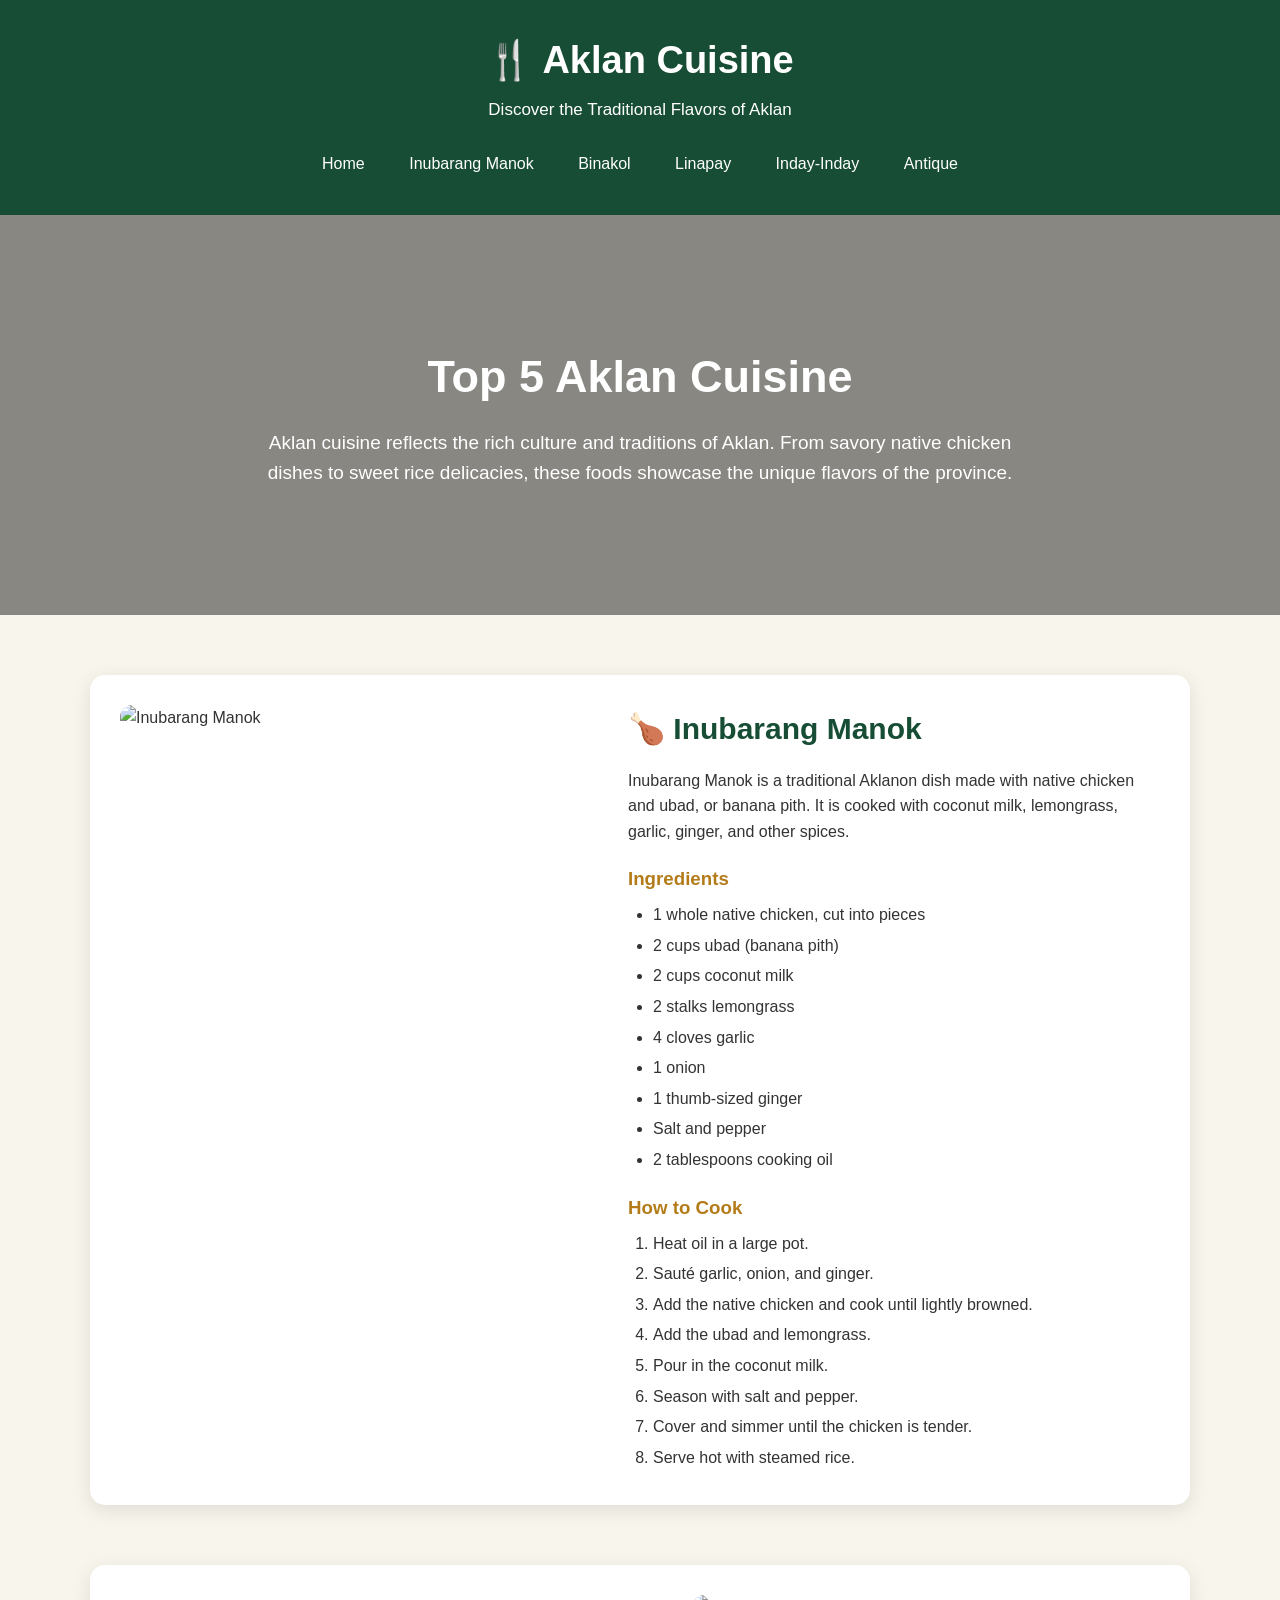
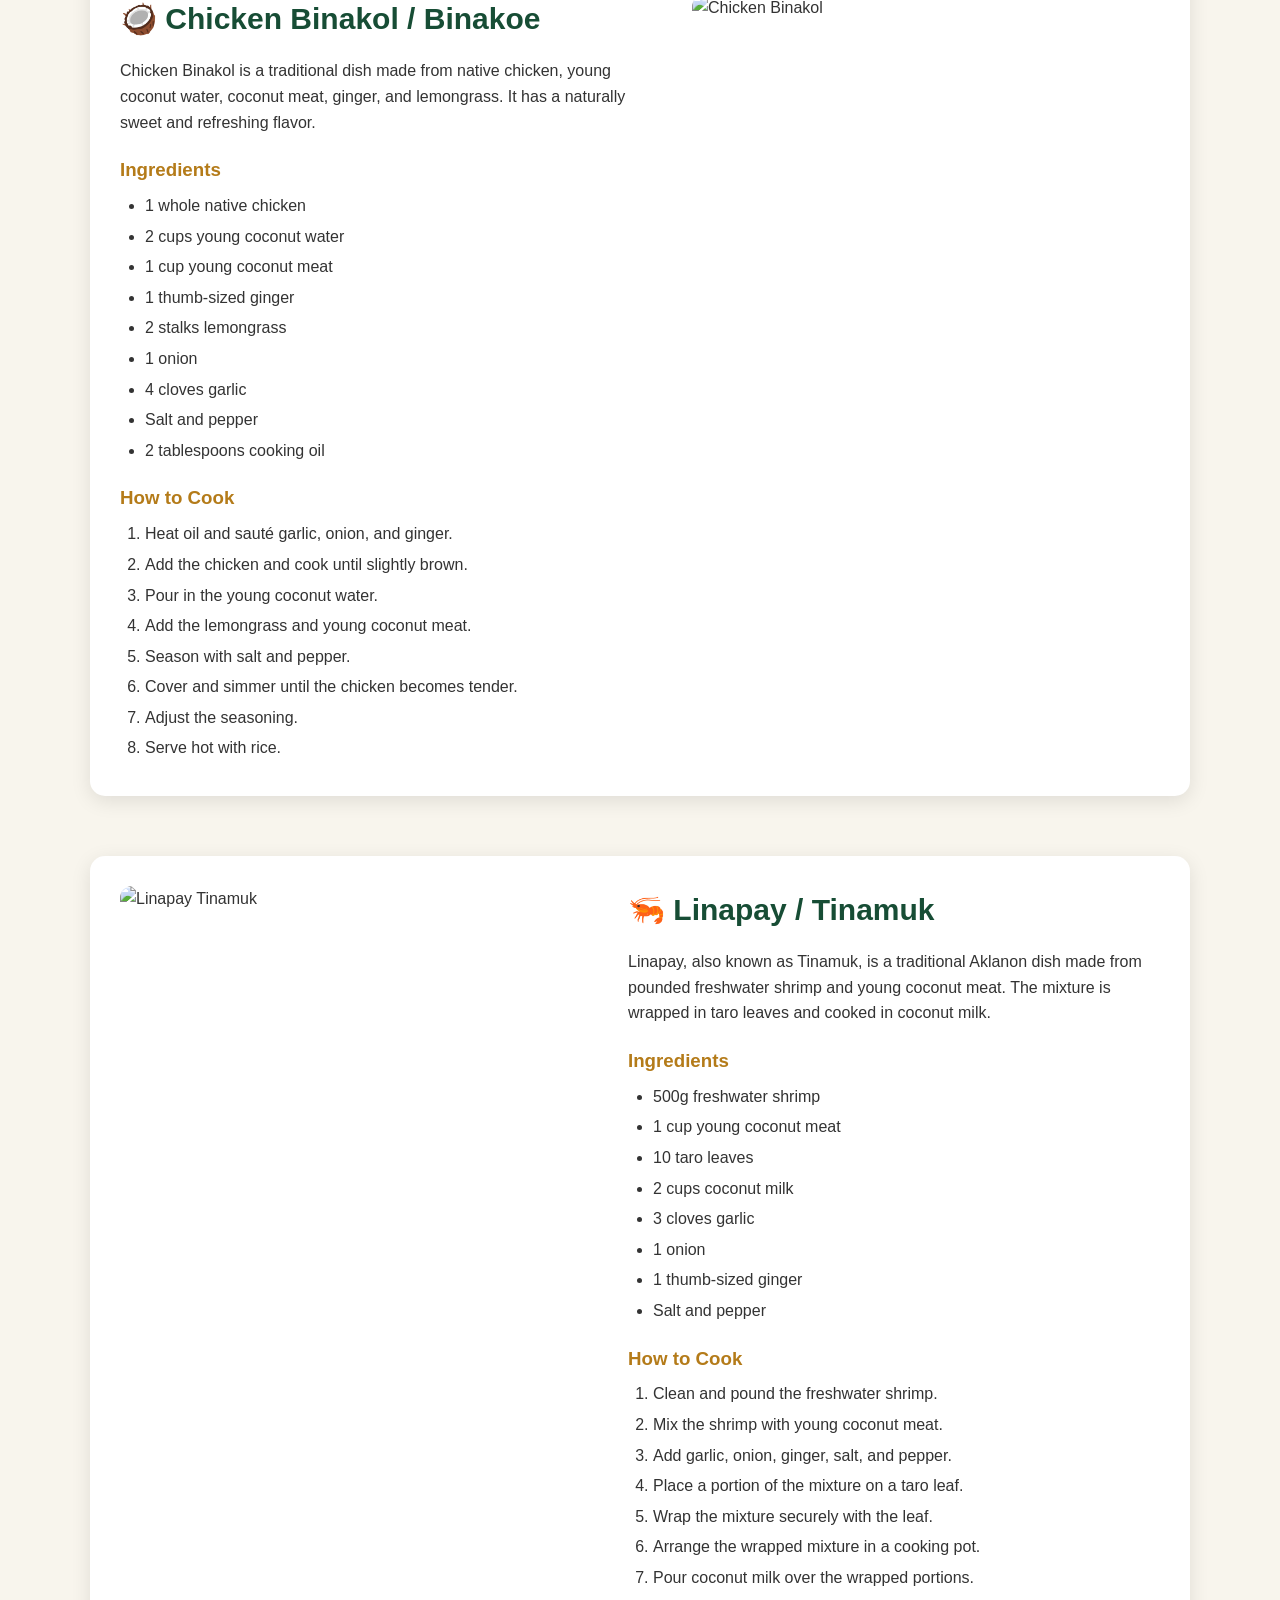
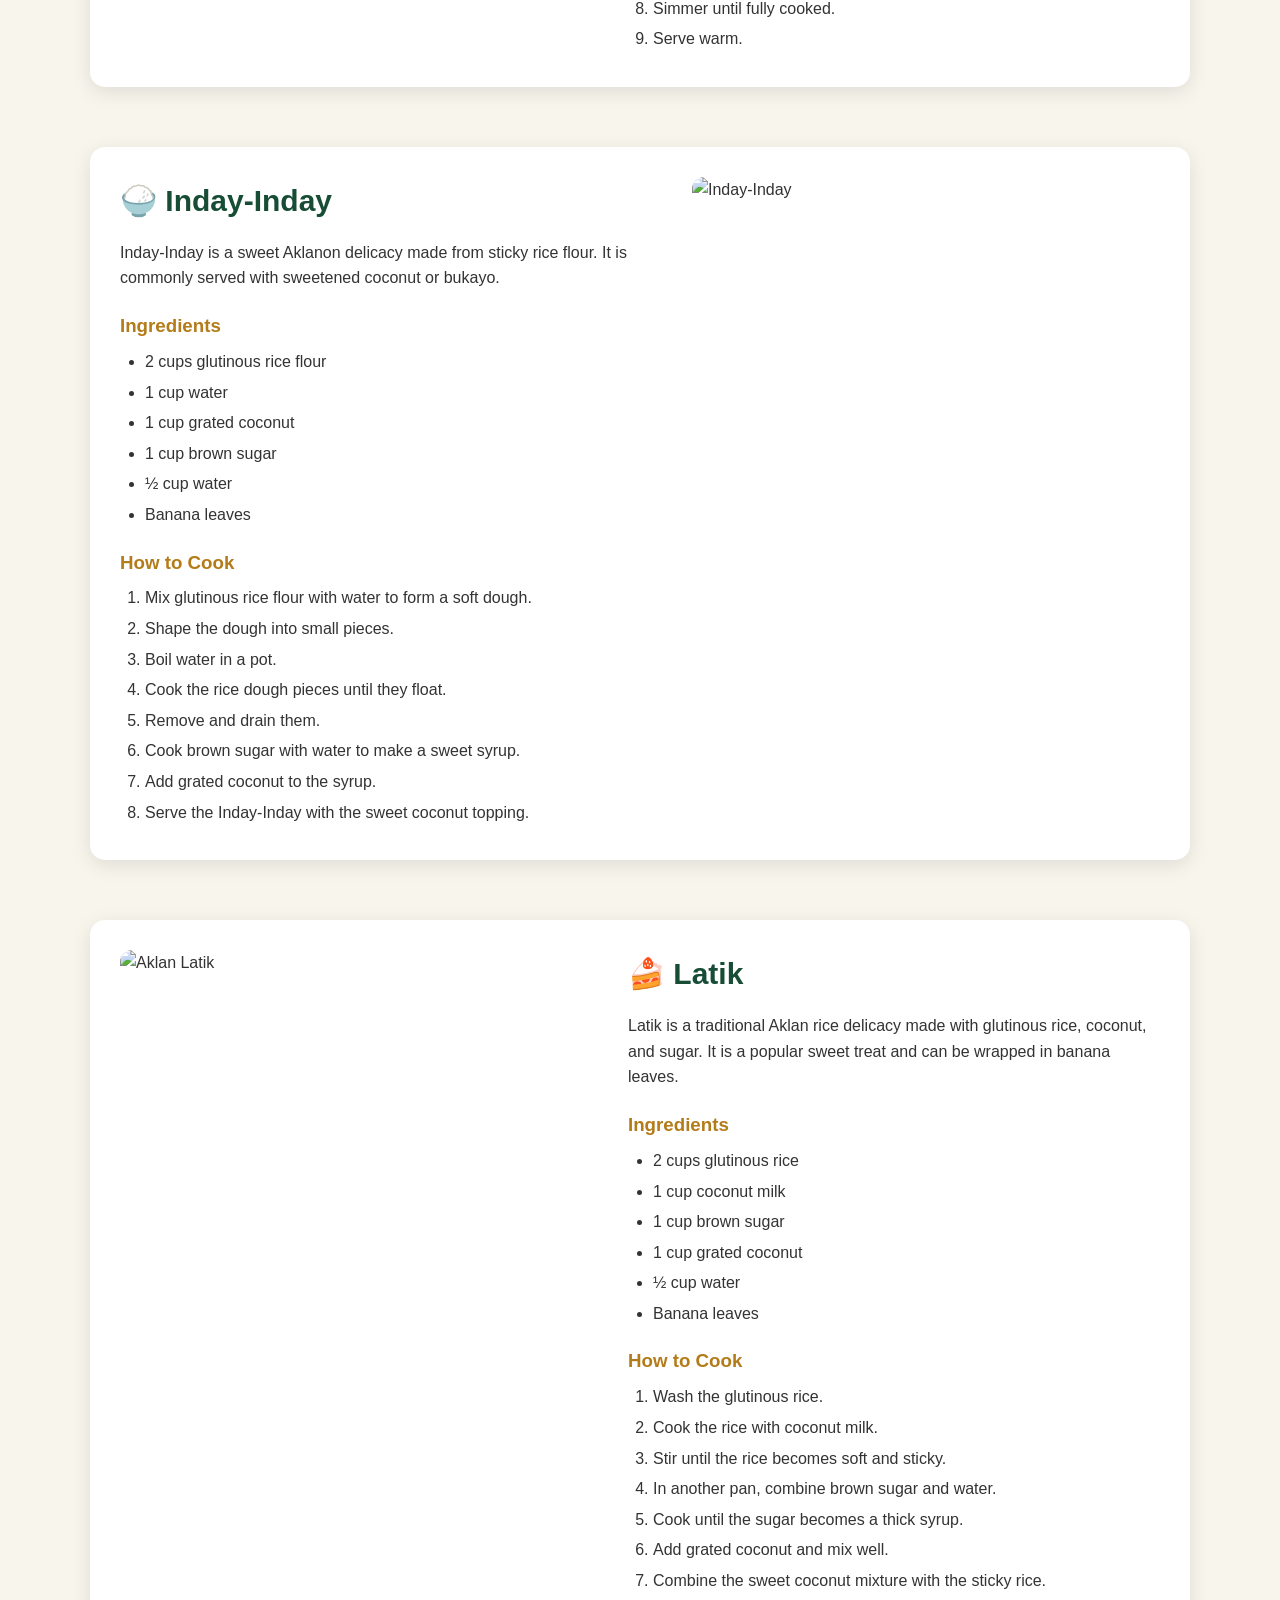
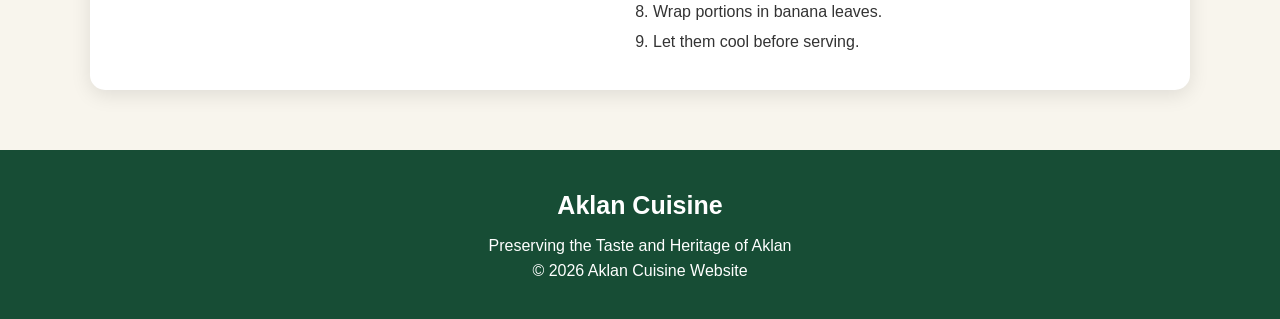
==== aklan.html @ db5ebb96 "first commit" ====
<!DOCTYPE html>
<html lang="en">
<head>
    <meta charset="UTF-8">
    <meta name="viewport" content="width=device-width, initial-scale=1.0">
    <title>Aklan Cuisine - Top 5</title>
    <link rel="stylesheet" href="aklan.css">
</head>

<body>

<header>
    <h1>🍴 Aklan Cuisine</h1>
    <p>Discover the Traditional Flavors of Aklan</p>

    <nav>
        <a href="index.html">Home</a>
        <a href="#inubarang">Inubarang Manok</a>
        <a href="#binakol">Binakol</a>
        <a href="#linapay">Linapay</a>
        <a href="#inday">Inday-Inday</a>
        <a href="antique.html">Antique</a>
    </nav>
</header>

<section id="home" class="hero">
    <div>
        <h2>Top 5 Aklan Cuisine</h2>
        <p>
            Aklan cuisine reflects the rich culture and traditions of Aklan.
            From savory native chicken dishes to sweet rice delicacies,
            these foods showcase the unique flavors of the province.
        </p>
    </div>
</section>


<!-- INUBARANG MANOK -->
<section id="inubarang" class="food">
    <img src="images/inubarang-manok.jpg" alt="Inubarang Manok">

    <div class="food-content">
        <h2>🍗 Inubarang Manok</h2>

        <p>
            Inubarang Manok is a traditional Aklanon dish made with native
            chicken and ubad, or banana pith. It is cooked with coconut milk,
            lemongrass, garlic, ginger, and other spices.
        </p>

        <h3>Ingredients</h3>
        <ul>
            <li>1 whole native chicken, cut into pieces</li>
            <li>2 cups ubad (banana pith)</li>
            <li>2 cups coconut milk</li>
            <li>2 stalks lemongrass</li>
            <li>4 cloves garlic</li>
            <li>1 onion</li>
            <li>1 thumb-sized ginger</li>
            <li>Salt and pepper</li>
            <li>2 tablespoons cooking oil</li>
        </ul>

        <h3>How to Cook</h3>
        <ol>
            <li>Heat oil in a large pot.</li>
            <li>Sauté garlic, onion, and ginger.</li>
            <li>Add the native chicken and cook until lightly browned.</li>
            <li>Add the ubad and lemongrass.</li>
            <li>Pour in the coconut milk.</li>
            <li>Season with salt and pepper.</li>
            <li>Cover and simmer until the chicken is tender.</li>
            <li>Serve hot with steamed rice.</li>
        </ol>
    </div>
</section>


<!-- BINAKOL -->
<section id="binakol" class="food reverse">
    <img src="images/chicken-binakol.jpg" alt="Chicken Binakol">

    <div class="food-content">
        <h2>🥥 Chicken Binakol / Binakoe</h2>

        <p>
            Chicken Binakol is a traditional dish made from native chicken,
            young coconut water, coconut meat, ginger, and lemongrass.
            It has a naturally sweet and refreshing flavor.
        </p>

        <h3>Ingredients</h3>
        <ul>
            <li>1 whole native chicken</li>
            <li>2 cups young coconut water</li>
            <li>1 cup young coconut meat</li>
            <li>1 thumb-sized ginger</li>
            <li>2 stalks lemongrass</li>
            <li>1 onion</li>
            <li>4 cloves garlic</li>
            <li>Salt and pepper</li>
            <li>2 tablespoons cooking oil</li>
        </ul>

        <h3>How to Cook</h3>
        <ol>
            <li>Heat oil and sauté garlic, onion, and ginger.</li>
            <li>Add the chicken and cook until slightly brown.</li>
            <li>Pour in the young coconut water.</li>
            <li>Add the lemongrass and young coconut meat.</li>
            <li>Season with salt and pepper.</li>
            <li>Cover and simmer until the chicken becomes tender.</li>
            <li>Adjust the seasoning.</li>
            <li>Serve hot with rice.</li>
        </ol>
    </div>
</section>


<!-- LINAPAY -->
<section id="linapay" class="food">
    <img src="images/linapay.jpg" alt="Linapay Tinamuk">

    <div class="food-content">
        <h2>🦐 Linapay / Tinamuk</h2>

        <p>
            Linapay, also known as Tinamuk, is a traditional Aklanon dish
            made from pounded freshwater shrimp and young coconut meat.
            The mixture is wrapped in taro leaves and cooked in coconut milk.
        </p>

        <h3>Ingredients</h3>
        <ul>
            <li>500g freshwater shrimp</li>
            <li>1 cup young coconut meat</li>
            <li>10 taro leaves</li>
            <li>2 cups coconut milk</li>
            <li>3 cloves garlic</li>
            <li>1 onion</li>
            <li>1 thumb-sized ginger</li>
            <li>Salt and pepper</li>
        </ul>

        <h3>How to Cook</h3>
        <ol>
            <li>Clean and pound the freshwater shrimp.</li>
            <li>Mix the shrimp with young coconut meat.</li>
            <li>Add garlic, onion, ginger, salt, and pepper.</li>
            <li>Place a portion of the mixture on a taro leaf.</li>
            <li>Wrap the mixture securely with the leaf.</li>
            <li>Arrange the wrapped mixture in a cooking pot.</li>
            <li>Pour coconut milk over the wrapped portions.</li>
            <li>Simmer until fully cooked.</li>
            <li>Serve warm.</li>
        </ol>
    </div>
</section>


<!-- INDAY-INDAY -->
<section id="inday" class="food reverse">
    <img src="images/inday-inday.jpg" alt="Inday-Inday">

    <div class="food-content">
        <h2>🍚 Inday-Inday</h2>

        <p>
            Inday-Inday is a sweet Aklanon delicacy made from sticky rice
            flour. It is commonly served with sweetened coconut or bukayo.
        </p>

        <h3>Ingredients</h3>
        <ul>
            <li>2 cups glutinous rice flour</li>
            <li>1 cup water</li>
            <li>1 cup grated coconut</li>
            <li>1 cup brown sugar</li>
            <li>½ cup water</li>
            <li>Banana leaves</li>
        </ul>

        <h3>How to Cook</h3>
        <ol>
            <li>Mix glutinous rice flour with water to form a soft dough.</li>
            <li>Shape the dough into small pieces.</li>
            <li>Boil water in a pot.</li>
            <li>Cook the rice dough pieces until they float.</li>
            <li>Remove and drain them.</li>
            <li>Cook brown sugar with water to make a sweet syrup.</li>
            <li>Add grated coconut to the syrup.</li>
            <li>Serve the Inday-Inday with the sweet coconut topping.</li>
        </ol>
    </div>
</section>


<!-- LATIK -->
<section id="latik" class="food">
    <img src="images/latik.jpg" alt="Aklan Latik">

    <div class="food-content">
        <h2>🍰 Latik</h2>

        <p>
            Latik is a traditional Aklan rice delicacy made with glutinous
            rice, coconut, and sugar. It is a popular sweet treat and can
            be wrapped in banana leaves.
        </p>

        <h3>Ingredients</h3>
        <ul>
            <li>2 cups glutinous rice</li>
            <li>1 cup coconut milk</li>
            <li>1 cup brown sugar</li>
            <li>1 cup grated coconut</li>
            <li>½ cup water</li>
            <li>Banana leaves</li>
        </ul>

        <h3>How to Cook</h3>
        <ol>
            <li>Wash the glutinous rice.</li>
            <li>Cook the rice with coconut milk.</li>
            <li>Stir until the rice becomes soft and sticky.</li>
            <li>In another pan, combine brown sugar and water.</li>
            <li>Cook until the sugar becomes a thick syrup.</li>
            <li>Add grated coconut and mix well.</li>
            <li>Combine the sweet coconut mixture with the sticky rice.</li>
            <li>Wrap portions in banana leaves.</li>
            <li>Let them cool before serving.</li>
        </ol>
    </div>
</section>


<footer>
    <h3>Aklan Cuisine</h3>
    
    <p>Preserving the Taste and Heritage of Aklan</p>
    <p>© 2026 Aklan Cuisine Website</p>
</footer>

</body>
</html>
---- aklan.css ----
* {
    margin: 0;
    padding: 0;
    box-sizing: border-box;
    scroll-behavior: smooth;
}

body {
    font-family: Arial, sans-serif;
    background: #f8f5ed;
    color: #333;
    line-height: 1.6;
}

/* HEADER */
header {
    background: #174d35;
    color: white;
    text-align: center;
    padding: 30px 20px;
}

header h1 {
    font-size: 38px;
    margin-bottom: 5px;
}

header p {
    font-size: 17px;
}

/* NAVIGATION */
nav {
    margin-top: 20px;
}

nav a {
    color: white;
    text-decoration: none;
    margin: 0 8px;
    padding: 8px 12px;
    display: inline-block;
    border-radius: 5px;
}

nav a:hover {
    background: #d6a84f;
    color: #222;
}

/* HERO */
.hero {
    min-height: 400px;
    display: flex;
    justify-content: center;
    align-items: center;
    text-align: center;
    padding: 40px 20px;
    background:
        linear-gradient(rgba(0,0,0,.45), rgba(0,0,0,.45)),
        url("images/aklan-food.jpg") center/cover;
}

.hero div {
    max-width: 750px;
    color: white;
}

.hero h2 {
    font-size: 45px;
    margin-bottom: 15px;
}

.hero p {
    font-size: 19px;
}

/* FOOD SECTIONS */
.food {
    max-width: 1100px;
    margin: 60px auto;
    padding: 30px;
    display: flex;
    gap: 40px;
    align-items: flex-start;
    background: white;
    border-radius: 15px;
    box-shadow: 0 5px 20px rgba(0,0,0,.1);
}

.food.reverse {
    flex-direction: row-reverse;
}

.food img {
    width: 45%;
    height: 350px;
    object-fit: cover;
    border-radius: 12px;
}

.food-content {
    flex: 1;
}

.food-content h2 {
    color: #174d35;
    font-size: 30px;
    margin-bottom: 15px;
}

.food-content h3 {
    color: #b47b19;
    margin-top: 20px;
    margin-bottom: 8px;
}

.food-content ul,
.food-content ol {
    padding-left: 25px;
}

.food-content li {
    margin-bottom: 5px;
}

/* FOOTER */
footer {
    background: #174d35;
    color: white;
    text-align: center;
    padding: 35px 20px;
    margin-top: 50px;
}

footer h3 {
    font-size: 25px;
    margin-bottom: 8px;
}

/* MOBILE */
@media (max-width: 768px) {

    header h1 {
        font-size: 30px;
    }

    nav a {
        display: block;
        margin: 5px;
    }

    .hero h2 {
        font-size: 32px;
    }

    .food,
    .food.reverse {
        margin: 30px 15px;
        padding: 20px;
        display: block;
    }

    .food img {
        width: 100%;
        height: 250px;
        margin-bottom: 20px;
    }

    .food-content h2 {
        font-size: 25px;
    }
}
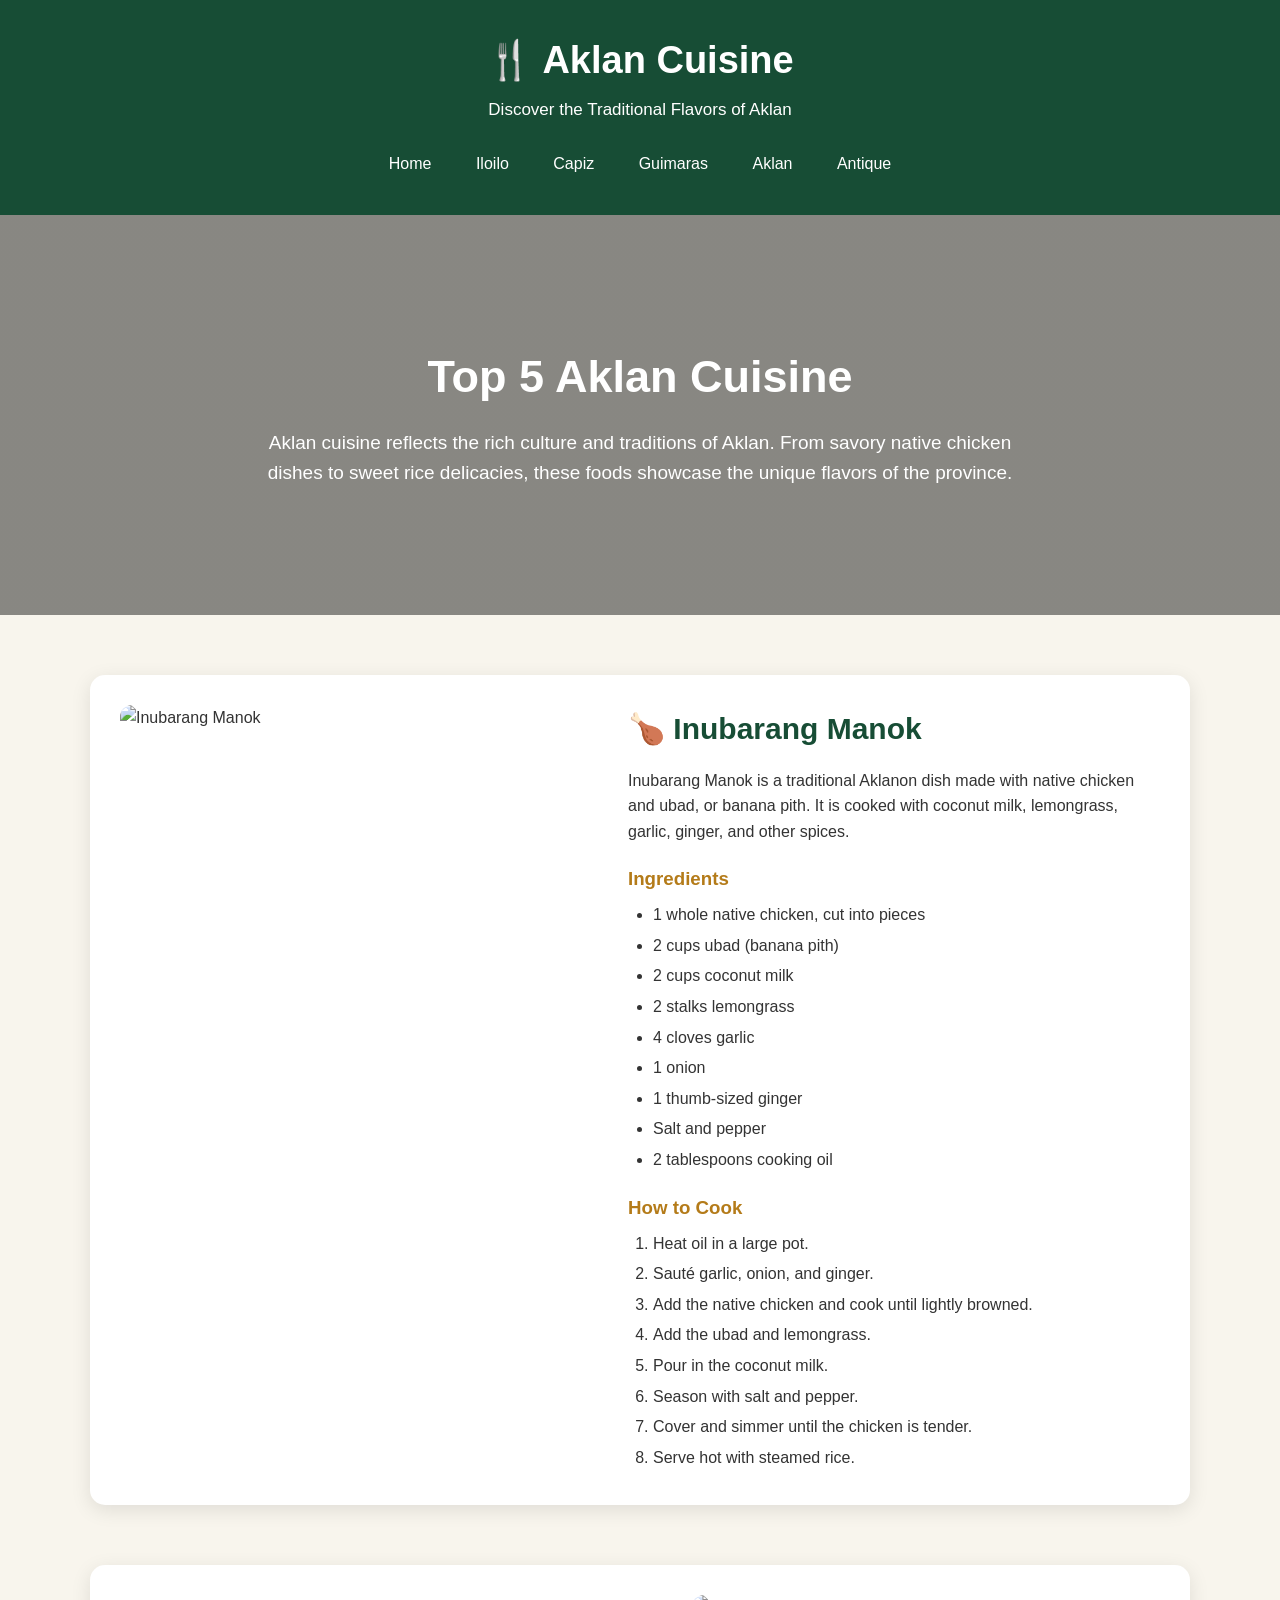
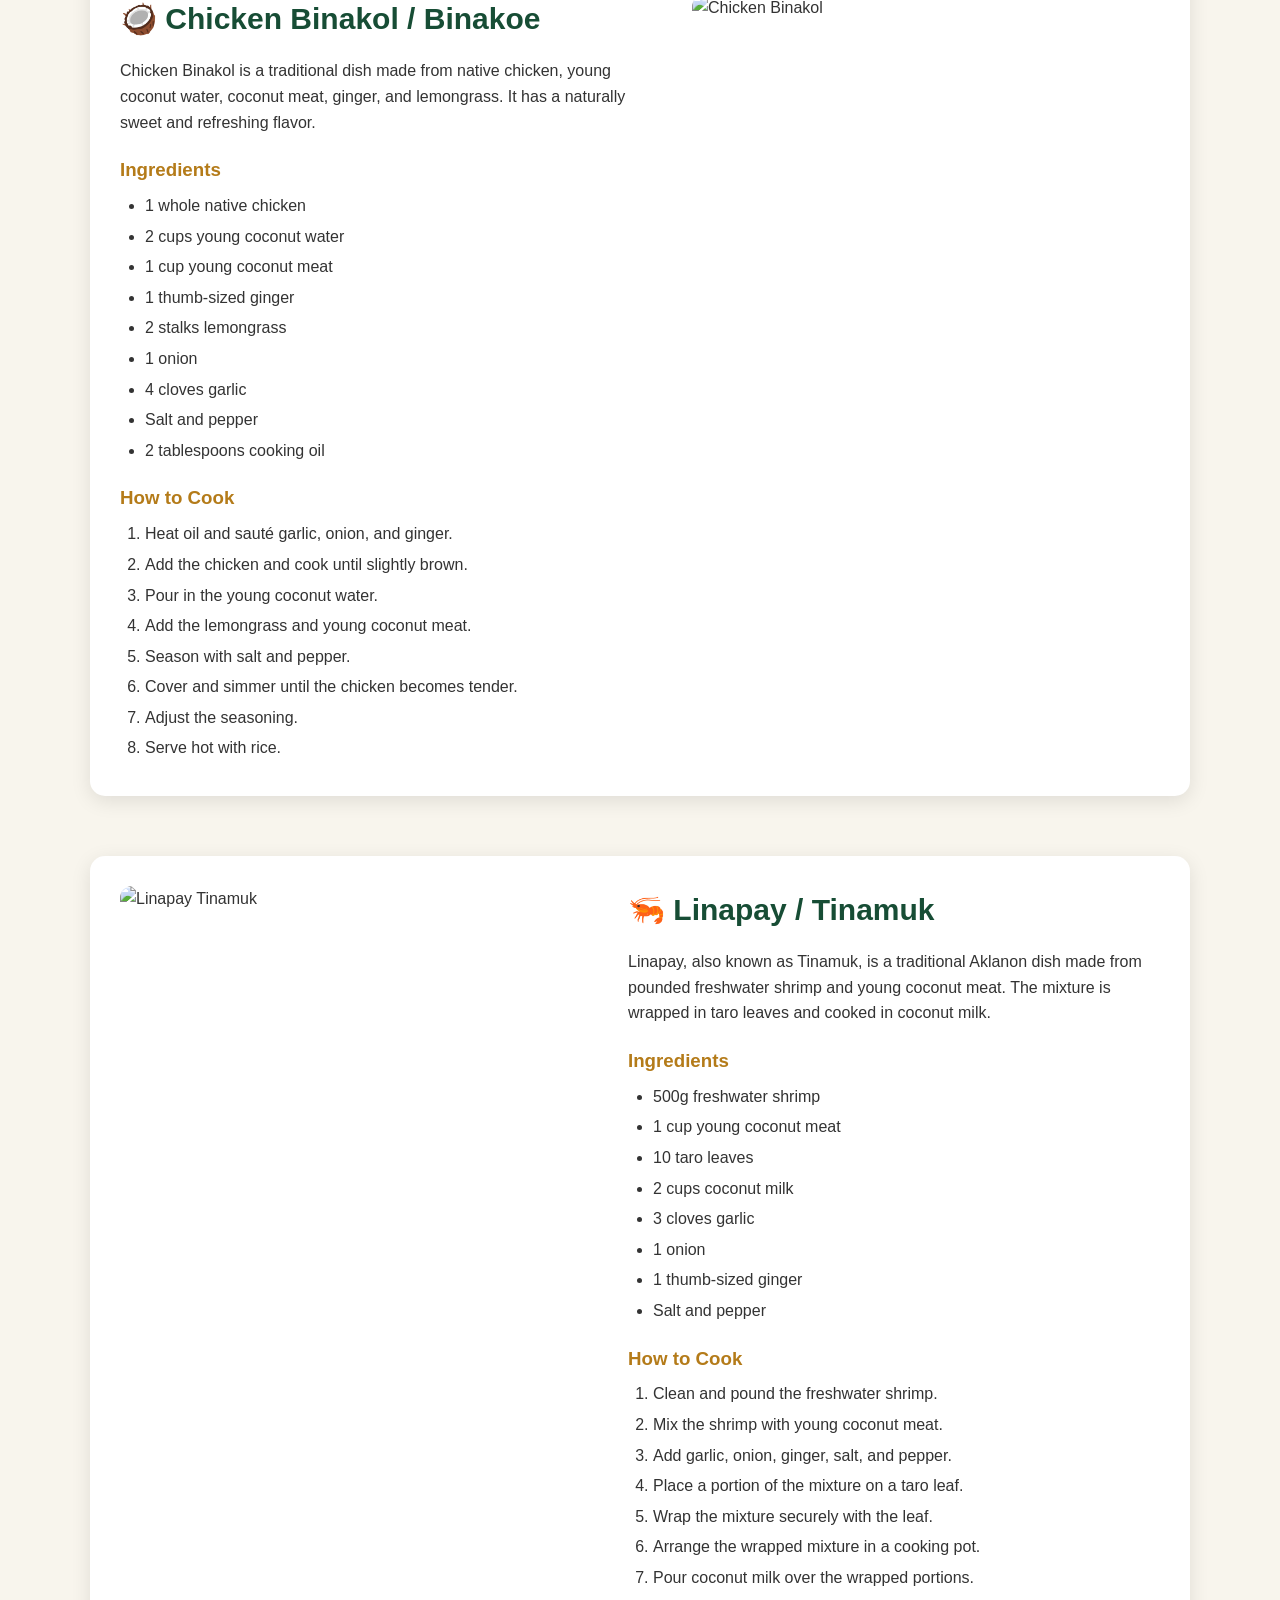
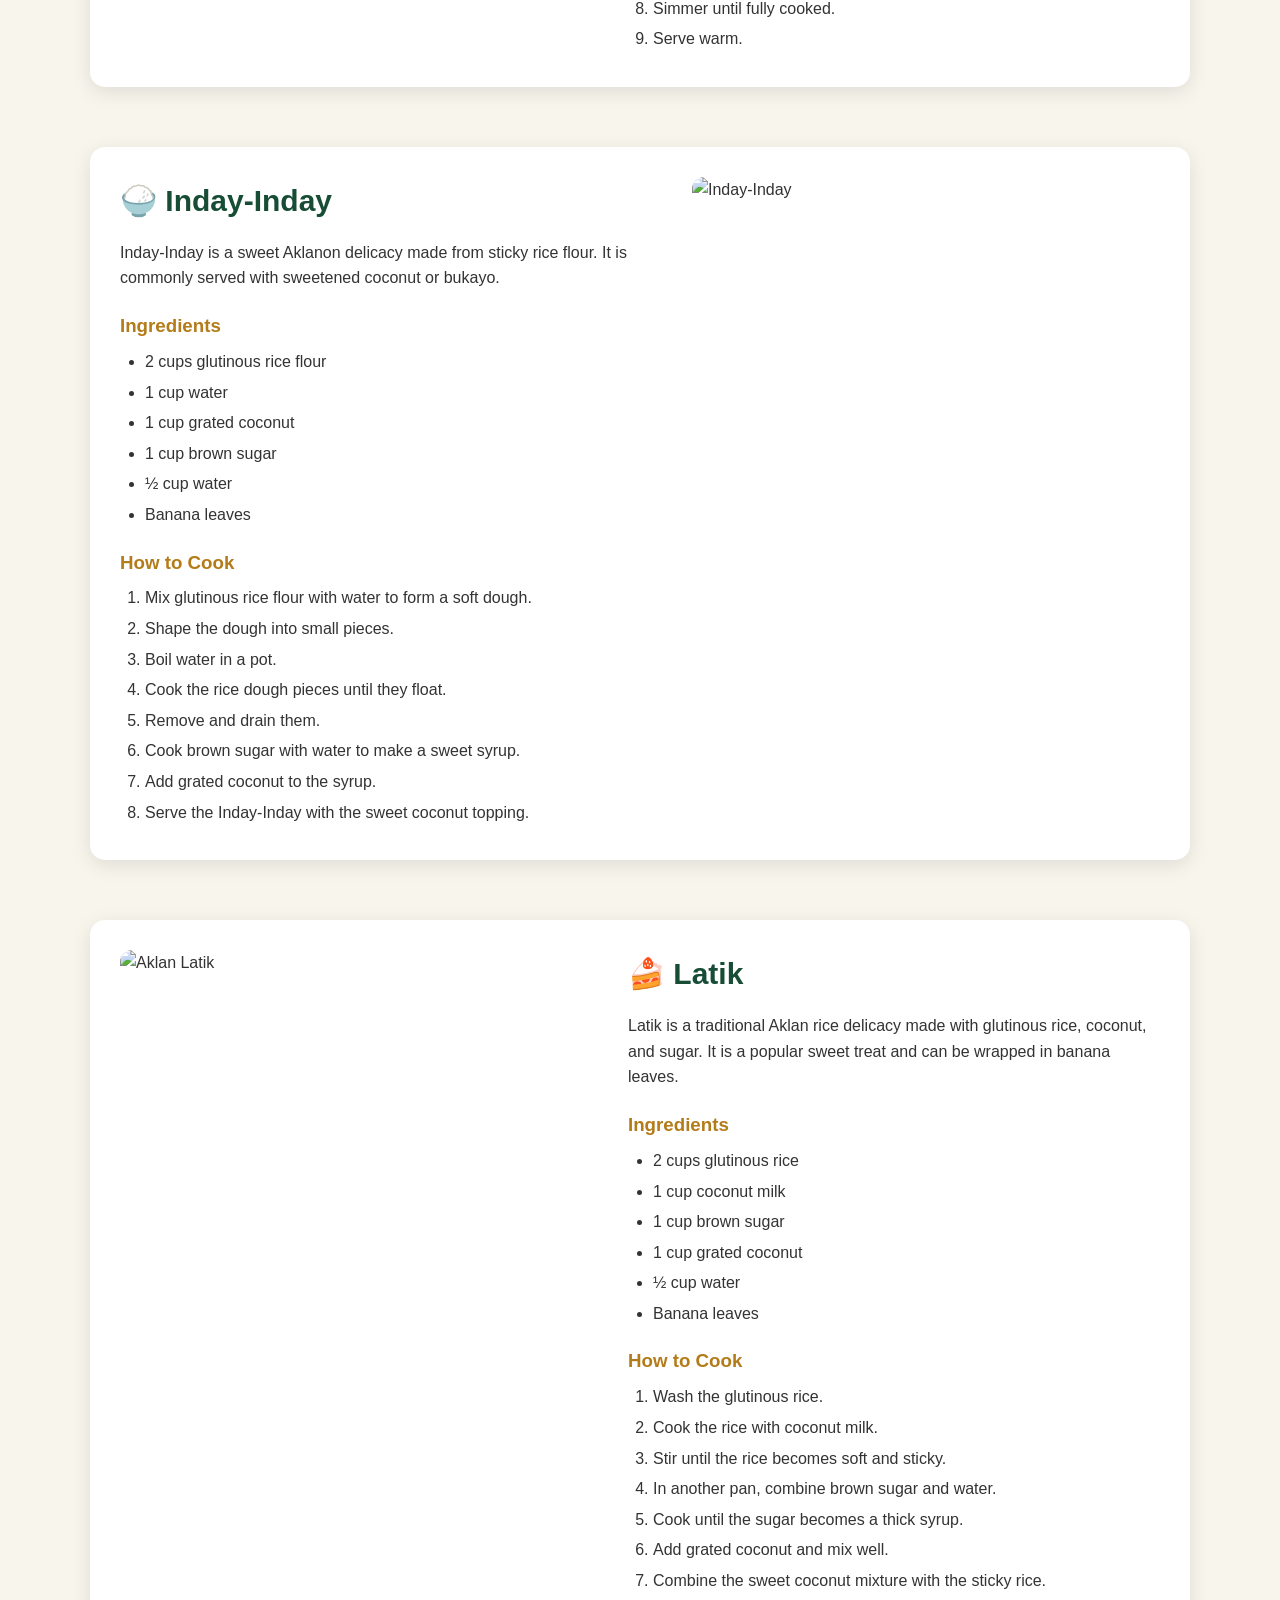
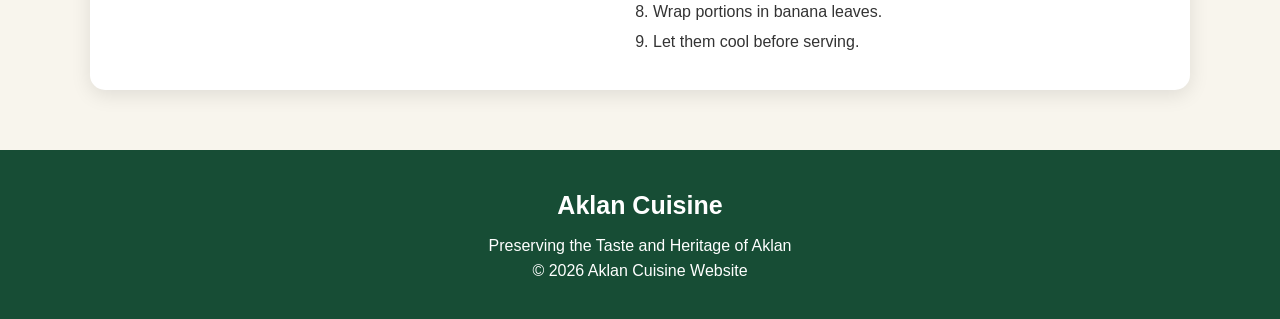
==== commit d741c780: "updated provinces pages and styles." ====
--- a/aklan.html
+++ b/aklan.html
@@ -15,10 +15,10 @@
 
     <nav>
         <a href="index.html">Home</a>
-        <a href="#inubarang">Inubarang Manok</a>
-        <a href="#binakol">Binakol</a>
-        <a href="#linapay">Linapay</a>
-        <a href="#inday">Inday-Inday</a>
+        <a href="iloilo.html">Iloilo</a>
+        <a href="capiz.html">Capiz</a>
+        <a href="guimaras.html">Guimaras</a>
+        <a href="aklan.html">Aklan</a>
         <a href="antique.html">Antique</a>
     </nav>
 </header>
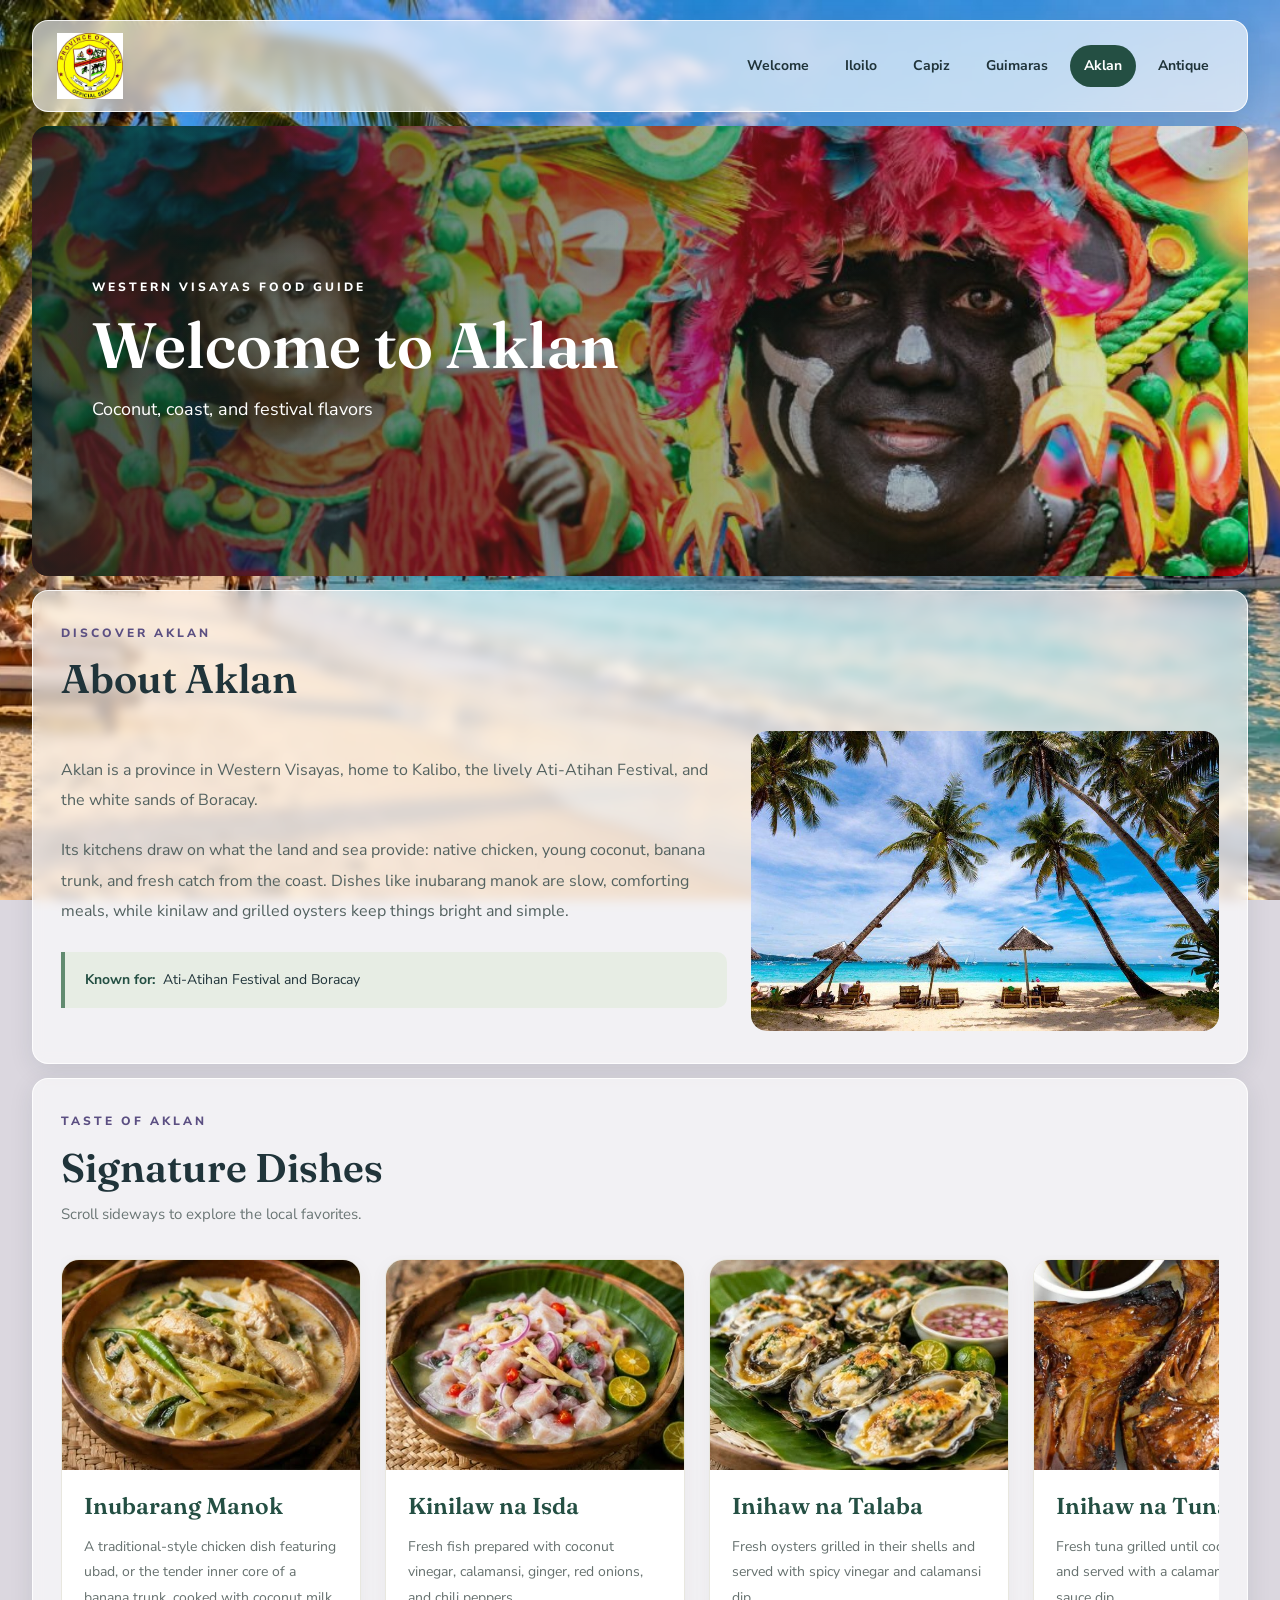
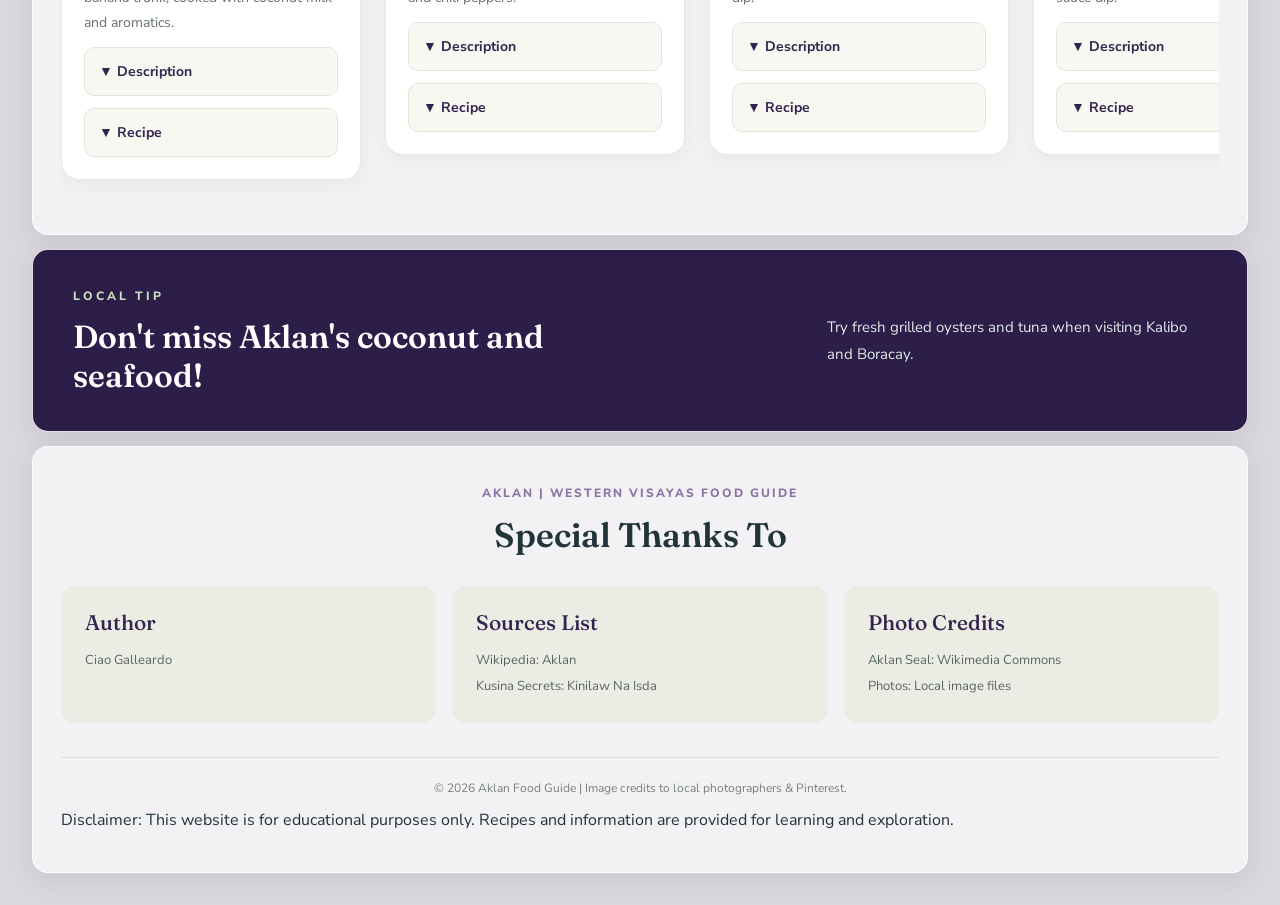
==== commit f691e7d7: "iloilo final" ====
--- a/aklan.html
+++ b/aklan.html
@@ -1,245 +1,384 @@
 <!DOCTYPE html>
 <html lang="en">
+
 <head>
     <meta charset="UTF-8">
     <meta name="viewport" content="width=device-width, initial-scale=1.0">
-    <title>Aklan Cuisine - Top 5</title>
+    <meta name="description" content="Discover Aklan's traditional cuisine, local dishes, and food culture in Western Visayas.">
+
+    <title>Aklan | Western Visayas Food Guide</title>
+
+    <link href="https://cdn.jsdelivr.net/npm/bootstrap@5.3.3/dist/css/bootstrap.min.css" rel="stylesheet">
+    <link href="https://fonts.googleapis.com/css2?family=Fraunces:wght@400;500;600;700&family=Nunito+Sans:wght@400;500;600;700&display=swap" rel="stylesheet">
     <link rel="stylesheet" href="aklan.css">
 </head>
 
 <body>
 
-<header>
-    <h1>🍴 Aklan Cuisine</h1>
-    <p>Discover the Traditional Flavors of Aklan</p>
-
-    <nav>
-        <a href="index.html">Home</a>
-        <a href="iloilo.html">Iloilo</a>
-        <a href="capiz.html">Capiz</a>
-        <a href="guimaras.html">Guimaras</a>
-        <a href="aklan.html">Aklan</a>
-        <a href="antique.html">Antique</a>
-    </nav>
-</header>
-
-<section id="home" class="hero">
-    <div>
-        <h2>Top 5 Aklan Cuisine</h2>
-        <p>
-            Aklan cuisine reflects the rich culture and traditions of Aklan.
-            From savory native chicken dishes to sweet rice delicacies,
-            these foods showcase the unique flavors of the province.
-        </p>
-    </div>
-</section>
-
-
-<!-- INUBARANG MANOK -->
-<section id="inubarang" class="food">
-    <img src="images/inubarang-manok.jpg" alt="Inubarang Manok">
-
-    <div class="food-content">
-        <h2>🍗 Inubarang Manok</h2>
-
-        <p>
-            Inubarang Manok is a traditional Aklanon dish made with native
-            chicken and ubad, or banana pith. It is cooked with coconut milk,
-            lemongrass, garlic, ginger, and other spices.
-        </p>
-
-        <h3>Ingredients</h3>
-        <ul>
-            <li>1 whole native chicken, cut into pieces</li>
-            <li>2 cups ubad (banana pith)</li>
-            <li>2 cups coconut milk</li>
-            <li>2 stalks lemongrass</li>
-            <li>4 cloves garlic</li>
-            <li>1 onion</li>
-            <li>1 thumb-sized ginger</li>
-            <li>Salt and pepper</li>
-            <li>2 tablespoons cooking oil</li>
-        </ul>
-
-        <h3>How to Cook</h3>
-        <ol>
-            <li>Heat oil in a large pot.</li>
-            <li>Sauté garlic, onion, and ginger.</li>
-            <li>Add the native chicken and cook until lightly browned.</li>
-            <li>Add the ubad and lemongrass.</li>
-            <li>Pour in the coconut milk.</li>
-            <li>Season with salt and pepper.</li>
-            <li>Cover and simmer until the chicken is tender.</li>
-            <li>Serve hot with steamed rice.</li>
-        </ol>
-    </div>
-</section>
-
-
-<!-- BINAKOL -->
-<section id="binakol" class="food reverse">
-    <img src="images/chicken-binakol.jpg" alt="Chicken Binakol">
-
-    <div class="food-content">
-        <h2>🥥 Chicken Binakol / Binakoe</h2>
-
-        <p>
-            Chicken Binakol is a traditional dish made from native chicken,
-            young coconut water, coconut meat, ginger, and lemongrass.
-            It has a naturally sweet and refreshing flavor.
-        </p>
-
-        <h3>Ingredients</h3>
-        <ul>
-            <li>1 whole native chicken</li>
-            <li>2 cups young coconut water</li>
-            <li>1 cup young coconut meat</li>
-            <li>1 thumb-sized ginger</li>
-            <li>2 stalks lemongrass</li>
-            <li>1 onion</li>
-            <li>4 cloves garlic</li>
-            <li>Salt and pepper</li>
-            <li>2 tablespoons cooking oil</li>
-        </ul>
-
-        <h3>How to Cook</h3>
-        <ol>
-            <li>Heat oil and sauté garlic, onion, and ginger.</li>
-            <li>Add the chicken and cook until slightly brown.</li>
-            <li>Pour in the young coconut water.</li>
-            <li>Add the lemongrass and young coconut meat.</li>
-            <li>Season with salt and pepper.</li>
-            <li>Cover and simmer until the chicken becomes tender.</li>
-            <li>Adjust the seasoning.</li>
-            <li>Serve hot with rice.</li>
-        </ol>
-    </div>
-</section>
-
-
-<!-- LINAPAY -->
-<section id="linapay" class="food">
-    <img src="images/linapay.jpg" alt="Linapay Tinamuk">
-
-    <div class="food-content">
-        <h2>🦐 Linapay / Tinamuk</h2>
-
-        <p>
-            Linapay, also known as Tinamuk, is a traditional Aklanon dish
-            made from pounded freshwater shrimp and young coconut meat.
-            The mixture is wrapped in taro leaves and cooked in coconut milk.
-        </p>
-
-        <h3>Ingredients</h3>
-        <ul>
-            <li>500g freshwater shrimp</li>
-            <li>1 cup young coconut meat</li>
-            <li>10 taro leaves</li>
-            <li>2 cups coconut milk</li>
-            <li>3 cloves garlic</li>
-            <li>1 onion</li>
-            <li>1 thumb-sized ginger</li>
-            <li>Salt and pepper</li>
-        </ul>
-
-        <h3>How to Cook</h3>
-        <ol>
-            <li>Clean and pound the freshwater shrimp.</li>
-            <li>Mix the shrimp with young coconut meat.</li>
-            <li>Add garlic, onion, ginger, salt, and pepper.</li>
-            <li>Place a portion of the mixture on a taro leaf.</li>
-            <li>Wrap the mixture securely with the leaf.</li>
-            <li>Arrange the wrapped mixture in a cooking pot.</li>
-            <li>Pour coconut milk over the wrapped portions.</li>
-            <li>Simmer until fully cooked.</li>
-            <li>Serve warm.</li>
-        </ol>
-    </div>
-</section>
-
-
-<!-- INDAY-INDAY -->
-<section id="inday" class="food reverse">
-    <img src="images/inday-inday.jpg" alt="Inday-Inday">
-
-    <div class="food-content">
-        <h2>🍚 Inday-Inday</h2>
-
-        <p>
-            Inday-Inday is a sweet Aklanon delicacy made from sticky rice
-            flour. It is commonly served with sweetened coconut or bukayo.
-        </p>
-
-        <h3>Ingredients</h3>
-        <ul>
-            <li>2 cups glutinous rice flour</li>
-            <li>1 cup water</li>
-            <li>1 cup grated coconut</li>
-            <li>1 cup brown sugar</li>
-            <li>½ cup water</li>
-            <li>Banana leaves</li>
-        </ul>
-
-        <h3>How to Cook</h3>
-        <ol>
-            <li>Mix glutinous rice flour with water to form a soft dough.</li>
-            <li>Shape the dough into small pieces.</li>
-            <li>Boil water in a pot.</li>
-            <li>Cook the rice dough pieces until they float.</li>
-            <li>Remove and drain them.</li>
-            <li>Cook brown sugar with water to make a sweet syrup.</li>
-            <li>Add grated coconut to the syrup.</li>
-            <li>Serve the Inday-Inday with the sweet coconut topping.</li>
-        </ol>
-    </div>
-</section>
-
-
-<!-- LATIK -->
-<section id="latik" class="food">
-    <img src="images/latik.jpg" alt="Aklan Latik">
-
-    <div class="food-content">
-        <h2>🍰 Latik</h2>
-
-        <p>
-            Latik is a traditional Aklan rice delicacy made with glutinous
-            rice, coconut, and sugar. It is a popular sweet treat and can
-            be wrapped in banana leaves.
-        </p>
-
-        <h3>Ingredients</h3>
-        <ul>
-            <li>2 cups glutinous rice</li>
-            <li>1 cup coconut milk</li>
-            <li>1 cup brown sugar</li>
-            <li>1 cup grated coconut</li>
-            <li>½ cup water</li>
-            <li>Banana leaves</li>
-        </ul>
-
-        <h3>How to Cook</h3>
-        <ol>
-            <li>Wash the glutinous rice.</li>
-            <li>Cook the rice with coconut milk.</li>
-            <li>Stir until the rice becomes soft and sticky.</li>
-            <li>In another pan, combine brown sugar and water.</li>
-            <li>Cook until the sugar becomes a thick syrup.</li>
-            <li>Add grated coconut and mix well.</li>
-            <li>Combine the sweet coconut mixture with the sticky rice.</li>
-            <li>Wrap portions in banana leaves.</li>
-            <li>Let them cool before serving.</li>
-        </ol>
-    </div>
-</section>
-
-
-<footer>
-    <h3>Aklan Cuisine</h3>
-    
-    <p>Preserving the Taste and Heritage of Aklan</p>
-    <p>© 2026 Aklan Cuisine Website</p>
-</footer>
+    <main class="page">
+
+        <!-- Navigation -->
+        <div class="site-nav">
+            <a href="index.html" class="logo">
+                <img src="images/aklan/aklan-logo.jpg" alt="Logo of Aklan">
+            </a>
+
+            <div class="nav-links">
+                <a href="index.html">Welcome</a>
+                <a href="iloilo.html">Iloilo</a>
+                <a href="capiz.html">Capiz</a>
+                <a href="guimaras.html">Guimaras</a>
+                <a href="aklan.html" class="active">Aklan</a>
+                <a href="antique.html">Antique</a>
+            </div>
+        </div>
+
+        <!-- Banner -->
+        <div class="hero">
+            <img src="images/aklan/ati atihan.jpg" alt="Ati-Atihan Festival in Aklan">
+
+            <div class="hero-content">
+                <p>WESTERN VISAYAS FOOD GUIDE</p>
+                <h1>Welcome to Aklan</h1>
+                <span>Coconut, coast, and festival flavors</span>
+            </div>
+        </div>
+
+        <!-- About -->
+        <div class="section about" id="about">
+            <div class="section-title">
+                <p>DISCOVER AKLAN</p>
+                <h2>About Aklan</h2>
+            </div>
+
+            <div class="row g-4 align-items-center">
+
+                <div class="col-12 col-md-7">
+                    <div class="about-text">
+                        <p>
+                            Aklan is a province in Western Visayas, home to Kalibo, the lively Ati-Atihan Festival, and the white sands of Boracay.
+                        </p>
+
+                        <p>
+                            Its kitchens draw on what the land and sea provide: native chicken, young coconut, banana trunk, and fresh catch from the coast. Dishes like inubarang manok are slow, comforting meals, while kinilaw and grilled oysters keep things bright and simple.
+                        </p>
+
+                        <div class="about-highlight">
+                            <strong>Known for:</strong>
+                            <span>Ati-Atihan Festival and Boracay</span>
+                        </div>
+                    </div>
+                </div>
+
+                <div class="col-12 col-md-5">
+                    <div class="province-photo">
+                        <img src="images/aklan/aklan beach.jpg" alt="Beach scenery in Aklan">
+                    </div>
+                </div>
+
+            </div>
+        </div>
+
+        <!-- Signature Dishes -->
+        <div class="section dishes" id="dishes">
+            <div class="section-title">
+                <p>TASTE OF AKLAN</p>
+                <h2>Signature Dishes</h2>
+                <span>Scroll sideways to explore the local favorites.</span>
+            </div>
+
+            <div class="dish-slider">
+
+                <!-- Inubarang Manok -->
+                <div class="dish-card">
+                    <div class="dish-image">
+                        <img src="images/aklan/inubarang manok.jpg" alt="Inubarang Manok">
+                    </div>
+
+                    <div class="dish-content">
+                        <h3>Inubarang Manok</h3>
+                        <p class="dish-summary">A traditional-style chicken dish featuring ubad, or the tender inner core of a banana trunk, cooked with coconut milk and aromatics.</p>
+
+                        <button class="btn desc-btn" type="button" onclick="toggleInfo(this)">▼ Description</button>
+                        <div class="dish-info">
+                            <p>
+                                Inubarang Manok is a comforting dish associated with parts of Western Visayas. It combines chicken with finely sliced ubad, ginger, garlic, onion, and sometimes coconut milk. The banana core adds a mild flavor and tender texture to the stew.
+                            </p>
+                        </div>
+
+                        <button class="btn desc-btn" type="button" onclick="toggleInfo(this)">▼ Recipe</button>
+                        <div class="dish-info">
+                            <h4>Ingredients</h4>
+                            <ul>
+                                <li>500 g chicken, cut into serving pieces</li>
+                                <li>2 cups thinly sliced ubad</li>
+                                <li>1 cup coconut milk</li>
+                                <li>1 onion, chopped</li>
+                                <li>4 cloves garlic, minced</li>
+                                <li>1 thumb-sized ginger, sliced</li>
+                                <li>1 stalk lemongrass, bruised</li>
+                                <li>2 cups water or chicken broth</li>
+                                <li>Salt and pepper to taste</li>
+                                <li>1 tablespoon cooking oil</li>
+                            </ul>
+
+                            <h4>Instructions</h4>
+                            <ol>
+                                <li>Heat oil in a pot. Sauté garlic, onion, and ginger until fragrant.</li>
+                                <li>Add the chicken and cook until lightly browned.</li>
+                                <li>Pour in water or broth, add lemongrass, and simmer until the chicken is nearly tender.</li>
+                                <li>Add the sliced ubad and continue cooking until tender.</li>
+                                <li>Pour in the coconut milk and simmer gently until the chicken is fully cooked.</li>
+                                <li>Season with salt and pepper. Serve hot with rice.</li>
+                            </ol>
+                        </div>
+                    </div>
+                </div>
+
+                <!-- Kinilaw na Isda -->
+                <div class="dish-card">
+                    <div class="dish-image">
+                        <img src="images/aklan/kinilaw na isda.jpg" alt="Kinilaw na Isda">
+                    </div>
+
+                    <div class="dish-content">
+                        <h3>Kinilaw na Isda</h3>
+                        <p class="dish-summary">Fresh fish prepared with coconut vinegar, calamansi, ginger, red onions, and chili peppers.</p>
+
+                        <button class="btn desc-btn" type="button" onclick="toggleInfo(this)">▼ Description</button>
+                        <div class="dish-info">
+                            <p>
+                                Kinilaw na Isda is a Filipino preparation of fish dressed in an acidic mixture, often using vinegar and calamansi. Aromatics such as ginger, onion, and chili add flavor. It is usually served chilled as an appetizer or a refreshing seafood dish.
+                            </p>
+                        </div>
+
+                        <button class="btn desc-btn" type="button" onclick="toggleInfo(this)">▼ Recipe</button>
+                        <div class="dish-info">
+                            <h4>Ingredients</h4>
+                            <ul>
+                                <li>300 g very fresh fish suitable for raw consumption</li>
+                                <li>1/2 cup coconut vinegar</li>
+                                <li>2 tablespoons calamansi juice</li>
+                                <li>1 small red onion, thinly sliced</li>
+                                <li>1 thumb-sized ginger, finely sliced</li>
+                                <li>1–2 chili peppers, sliced</li>
+                                <li>Salt and pepper to taste</li>
+                            </ul>
+
+                            <h4>Instructions</h4>
+                            <ol>
+                                <li>Keep the fish refrigerated while preparing the other ingredients.</li>
+                                <li>Cut the fish into small, even cubes using clean utensils.</li>
+                                <li>Place the fish in a clean bowl and add the vinegar and calamansi juice.</li>
+                                <li>Add onion, ginger, and chili. Season lightly with salt and pepper.</li>
+                                <li>Cover and refrigerate briefly before serving cold.</li>
+                            </ol>
+
+                            <p class="recipe-warning">
+                                Food safety: Acidic marinade does not reliably kill parasites or harmful bacteria. Use fish specifically handled for raw consumption; cooking the fish thoroughly is the safer option.
+                            </p>
+                        </div>
+                    </div>
+                </div>
+
+                <!-- Inihaw na Talaba -->
+                <div class="dish-card">
+                    <div class="dish-image">
+                        <img src="images/aklan/inihaw na talaba.jpg" alt="Inihaw na Talaba">
+                    </div>
+
+                    <div class="dish-content">
+                        <h3>Inihaw na Talaba</h3>
+                        <p class="dish-summary">Fresh oysters grilled in their shells and served with spicy vinegar and calamansi dip.</p>
+
+                        <button class="btn desc-btn" type="button" onclick="toggleInfo(this)">▼ Description</button>
+                        <div class="dish-info">
+                            <p>
+                                Inihaw na Talaba is a simple seafood dish made by grilling oysters until thoroughly cooked. The natural briny flavor pairs well with a dipping sauce made from vinegar, calamansi, garlic, onion, and chili. It is a popular way to enjoy coastal seafood.
+                            </p>
+                        </div>
+
+                        <button class="btn desc-btn" type="button" onclick="toggleInfo(this)">▼ Recipe</button>
+                        <div class="dish-info">
+                            <h4>Ingredients</h4>
+                            <ul>
+                                <li>1 kg fresh oysters in their shells</li>
+                                <li>1/4 cup vinegar</li>
+                                <li>2 tablespoons calamansi juice</li>
+                                <li>2 cloves garlic, minced</li>
+                                <li>1 small onion, chopped</li>
+                                <li>1 chili pepper, sliced</li>
+                                <li>Salt to taste</li>
+                            </ul>
+
+                            <h4>Instructions</h4>
+                            <ol>
+                                <li>Scrub the oyster shells under clean running water.</li>
+                                <li>Prepare a clean grill over medium-high heat.</li>
+                                <li>Arrange the oysters on the grill and cook until the shells open and the meat is thoroughly cooked.</li>
+                                <li>Discard oysters that do not open during cooking.</li>
+                                <li>Mix vinegar, calamansi, garlic, onion, chili, and a little salt for the dipping sauce.</li>
+                                <li>Serve the cooked oysters hot with the dipping sauce.</li>
+                            </ol>
+                        </div>
+                    </div>
+                </div>
+
+                <!-- Inihaw na Tuna -->
+                <div class="dish-card">
+                    <div class="dish-image">
+                        <img src="images/aklan/inihaw na panga ng tuna.jpg" alt="Inihaw na Tuna">
+                    </div>
+
+                    <div class="dish-content">
+                        <h3>Inihaw na Tuna</h3>
+                        <p class="dish-summary">Fresh tuna grilled until cooked through and served with a calamansi and soy sauce dip.</p>
+
+                        <button class="btn desc-btn" type="button" onclick="toggleInfo(this)">▼ Description</button>
+                        <div class="dish-info">
+                            <p>
+                                Inihaw na Tuna is a simple coastal dish of tuna steaks grilled over hot coals. The fish is lightly seasoned so its natural flavor stands out, then served with a sharp dip of calamansi and soy sauce. Fresh grilled seafood like this is a favorite around Boracay and Aklan's coast.
+                            </p>
+                        </div>
+
+                        <button class="btn desc-btn" type="button" onclick="toggleInfo(this)">▼ Recipe</button>
+                        <div class="dish-info">
+                            <h4>Ingredients</h4>
+                            <ul>
+                                <li>500 g fresh tuna steaks, about 2 cm thick</li>
+                                <li>3 cloves garlic, minced</li>
+                                <li>1 tablespoon calamansi juice</li>
+                                <li>1 tablespoon cooking oil</li>
+                                <li>Salt and pepper to taste</li>
+                                <li>Dip: 3 tablespoons soy sauce, 2 tablespoons calamansi juice, 1 chili pepper, sliced</li>
+                            </ul>
+
+                            <h4>Instructions</h4>
+                            <ol>
+                                <li>Pat the tuna dry. Rub with garlic, calamansi juice, oil, salt, and pepper.</li>
+                                <li>Let it rest for 10 minutes.</li>
+                                <li>Heat a clean grill to medium-high and lightly oil the grate.</li>
+                                <li>Grill the tuna for 3 to 4 minutes per side until cooked through.</li>
+                                <li>Mix the soy sauce, calamansi juice, and chili for the dip.</li>
+                                <li>Serve the tuna hot with the dip and steamed rice.</li>
+                            </ol>
+                        </div>
+                    </div>
+                </div>
+
+                <!-- Baye-baye -->
+                <div class="dish-card">
+                    <div class="dish-image">
+                        <img src="images/aklan/baye-baye.jpg" alt="Baye-baye">
+                    </div>
+
+                    <div class="dish-content">
+                        <h3>Baye-baye</h3>
+                        <p class="dish-summary">A sweet Visayan rice delicacy made from toasted glutinous rice, coconut, and sugar.</p>
+
+                        <button class="btn desc-btn" type="button" onclick="toggleInfo(this)">▼ Description</button>
+                        <div class="dish-info">
+                            <p>
+                                Baye-baye is a traditional Visayan kakanin, or native sweet, made with glutinous rice and coconut. The rice is toasted for a nutty aroma, then cooked with coconut milk and sugar until thick and chewy. It is a snack that goes well with coffee or tea.
+                            </p>
+                        </div>
+
+                        <button class="btn desc-btn" type="button" onclick="toggleInfo(this)">▼ Recipe</button>
+                        <div class="dish-info">
+                            <h4>Ingredients</h4>
+                            <ul>
+                                <li>1 cup glutinous rice (malagkit)</li>
+                                <li>1 cup young coconut (buko) meat, shredded</li>
+                                <li>1 1/2 cups coconut milk</li>
+                                <li>1/2 cup brown sugar</li>
+                                <li>A pinch of salt</li>
+                                <li>Banana leaves or a greased tray</li>
+                            </ul>
+
+                            <h4>Instructions</h4>
+                            <ol>
+                                <li>Toast the rice in a dry pan over low heat until golden and fragrant. Let it cool.</li>
+                                <li>Grind the toasted rice into a coarse powder.</li>
+                                <li>In a pot, heat the coconut milk with the sugar and salt until the sugar dissolves.</li>
+                                <li>Stir in the ground rice and buko. Cook on low heat, stirring often, until very thick.</li>
+                                <li>Spread the mixture on a tray lined with banana leaves and let it cool.</li>
+                                <li>Cut into squares and serve.</li>
+                            </ol>
+                        </div>
+                    </div>
+                </div>
+
+            </div>
+        </div>
+
+        <!-- Local Tip -->
+        <div class="tip">
+            <div class="tip-text">
+                <p>LOCAL TIP</p>
+                <h2>Don't miss Aklan's coconut and seafood!</h2>
+            </div>
+            <span>Try fresh grilled oysters and tuna when visiting Kalibo and Boracay.</span>
+        </div>
+
+        <!-- Footer -->
+        <footer class="footer">
+            <div class="footer-title">
+                <p>AKLAN | WESTERN VISAYAS FOOD GUIDE</p>
+                <h2>Special Thanks To</h2>
+            </div>
+
+            <div class="row g-3">
+
+                <div class="col-12 col-md-4">
+                    <div class="footer-box">
+                        <h3>Author</h3>
+                        <p>Ciao Galleardo</p>
+                    </div>
+                </div>
+
+                <div class="col-12 col-md-4">
+                    <div class="footer-box">
+                        <h3>Sources List</h3>
+                        <p>
+                            Wikipedia: Aklan<br>
+                            Kusina Secrets: Kinilaw Na Isda
+                        </p>
+                    </div>
+                </div>
+
+                <div class="col-12 col-md-4">
+                    <div class="footer-box">
+                        <h3>Photo Credits</h3>
+                        <p>
+                            Aklan Seal: Wikimedia Commons<br>
+                            Photos: Local image files
+                        </p>
+                    </div>
+                </div>
+
+            </div>
+
+            <p class="copyright">&copy; 2026 Aklan Food Guide | Image credits to local photographers & Pinterest.</p>
+            <p class="disclaimer"></p>Disclaimer: This website is for educational purposes only. Recipes and information are provided for learning and exploration.</p>
+        </footer>
+
+    </main>
+
+    <script>
+        function toggleInfo(button) {
+            let info = button.nextElementSibling;
+
+            info.classList.toggle("show");
+
+            if (info.classList.contains("show")) {
+                button.innerHTML = button.innerHTML.replace("▼", "▲");
+            } else {
+                button.innerHTML = button.innerHTML.replace("▲", "▼");
+            }
+        }
+    </script>
+
+    <script src="https://cdn.jsdelivr.net/npm/bootstrap@5.3.3/dist/js/bootstrap.bundle.min.js"></script>
 
 </body>
-</html>
+</html>
--- a/aklan.css
+++ b/aklan.css
@@ -1,173 +1,638 @@
 * {
+    box-sizing: border-box;
+}
+
+body {
     margin: 0;
-    padding: 0;
-    box-sizing: border-box;
-    scroll-behavior: smooth;
-}
-
-body {
-    font-family: Arial, sans-serif;
-    background: #f8f5ed;
-    color: #333;
-    line-height: 1.6;
-}
-
-/* HEADER */
-header {
-    background: #174d35;
-    color: white;
+    font-family: "Nunito Sans", sans-serif;
+    color: #20343a;
+    line-height: 1.7;
+    background-color: #dbd7df;
+    background-image: url("images/aklan/bora.jpg");
+    background-size: cover;
+    background-position: center;
+    background-attachment: fixed;
+    background-repeat: no-repeat;
+}
+
+img {
+    display: block;
+    max-width: 100%;
+    height: auto;
+}
+
+a {
+    color: inherit;
+    text-decoration: none;
+}
+
+.page {
+    max-width: 1500px;
+    margin: 0 auto;
+    padding: 20px 32px 32px;
+}
+
+.site-nav,
+.section,
+.tip,
+.footer {
+    border: 1px solid rgba(255, 255, 255, 0.85);
+    border-radius: 16px;
+    box-shadow: 0 6px 24px rgba(20, 50, 60, 0.10);
+}
+
+.site-nav,
+.section,
+.footer {
+    background: rgba(255, 255, 255, 0.65);
+    backdrop-filter: blur(6px);
+}
+
+.site-nav {
+    display: flex;
+    align-items: center;
+    justify-content: space-between;
+    gap: 24px;
+    margin-bottom: 14px;
+    padding: 12px 24px;
+}
+
+.logo {
+    flex-shrink: 0;
+    width: 66px;
+    height: 66px;
+}
+
+.logo img {
+    width: 100%;
+    height: 100%;
+    object-fit: contain;
+}
+
+.nav-links {
+    display: flex;
+    flex-wrap: wrap;
+    align-items: center;
+    justify-content: flex-end;
+    gap: 8px;
+}
+
+.nav-links a {
+    padding: 9px 14px;
+    border-radius: 24px;
+    font-size: 14px;
+    font-weight: 700;
+    transition: background-color 0.25s ease, color 0.25s ease;
+}
+
+.nav-links a:hover {
+    background: #e0e8df;
+    color: #234f43;
+}
+
+.nav-links a.active {
+    background: #244f43;
+    color: #ffffff;
+}
+
+.hero {
+    position: relative;
+    display: flex;
+    align-items: center;
+    min-height: 450px;
+    margin-bottom: 14px;
+    overflow: hidden;
+    border-radius: 16px;
+    background: #365e56;
+    box-shadow: 0 6px 24px rgba(20, 50, 60, 0.10);
+}
+
+.hero img {
+    position: absolute;
+    top: 0;
+    left: 0;
+    width: 100%;
+    height: 100%;
+    object-fit: cover;
+    object-position: center 55%;
+}
+
+.hero::after {
+    content: "";
+    position: absolute;
+    top: 0;
+    left: 0;
+    right: 0;
+    bottom: 0;
+    z-index: 1;
+    background: linear-gradient(90deg, rgba(15, 37, 34, 0.78) 0%, rgba(15, 37, 34, 0.40) 55%, rgba(15, 37, 34, 0.08) 100%);
+}
+
+.hero-content {
+    position: relative;
+    z-index: 2;
+    max-width: 700px;
+    padding: 60px;
+    color: #ffffff;
+}
+
+.hero-content p {
+    margin-bottom: 12px;
+    font-size: 12px;
+    font-weight: 800;
+    letter-spacing: 3px;
+}
+
+.hero-content h1 {
+    margin-bottom: 14px;
+    font-family: "Fraunces", serif;
+    font-size: 64px;
+    font-weight: 600;
+    line-height: 1.1;
+}
+
+.hero-content span {
+    font-size: 18px;
+}
+
+.section {
+    margin-bottom: 14px;
+    padding: 32px 28px;
+}
+
+.section-title {
+    margin-bottom: 28px;
+}
+
+.section-title p {
+    margin-bottom: 12px;
+    color: #5b4f82;
+    font-size: 12px;
+    font-weight: 800;
+    letter-spacing: 3px;
+}
+
+.section-title h2 {
+    margin-bottom: 10px;
+    font-family: "Fraunces", serif;
+    font-size: 40px;
+    font-weight: 600;
+    line-height: 1.2;
+}
+
+.section-title span {
+    display: block;
+    color: #6b7776;
+    font-size: 15px;
+}
+
+.about-text p {
+    margin-bottom: 20px;
+    color: #536260;
+    font-size: 16px;
+    line-height: 1.9;
+}
+
+.about-highlight {
+    display: flex;
+    flex-wrap: wrap;
+    align-items: center;
+    gap: 8px;
+    margin-top: 26px;
+    padding: 16px 20px;
+    border-left: 4px solid #628b70;
+    border-radius: 0 10px 10px 0;
+    background: #e7ede4;
+    font-size: 14px;
+}
+
+.about-highlight strong {
+    color: #244f43;
+}
+
+.province-photo {
+    position: relative;
+    height: 100%;
+    min-height: 300px;
+    overflow: hidden;
+    border-radius: 16px;
+    background: #e0e8df;
+}
+
+.province-photo img {
+    position: absolute;
+    top: 0;
+    left: 0;
+    width: 100%;
+    height: 100%;
+    object-fit: cover;
+    transition: transform 0.5s ease;
+}
+
+.province-photo:hover img {
+    transform: scale(1.04);
+}
+
+.dish-slider {
+    display: flex;
+    align-items: flex-start;
+    gap: 24px;
+    overflow-x: auto;
+    padding: 4px 0 22px;
+}
+
+.dish-card {
+    flex: 0 0 300px;
+    overflow: hidden;
+    border: 1px solid #e8e7df;
+    border-radius: 18px;
+    background: #ffffff;
+    box-shadow: 0 5px 18px rgba(32, 52, 58, 0.05);
+    transition: box-shadow 0.25s ease;
+}
+
+.dish-card:hover {
+    box-shadow: 0 12px 28px rgba(32, 52, 58, 0.12);
+}
+
+.dish-image {
+    height: 210px;
+    overflow: hidden;
+    background: #e7e9e1;
+}
+
+.dish-image img {
+    width: 100%;
+    height: 100%;
+    object-fit: cover;
+    transition: transform 0.4s ease;
+}
+
+.dish-card:hover .dish-image img {
+    transform: scale(1.04);
+}
+
+.dish-content {
+    padding: 22px;
+}
+
+.dish-content h3 {
+    margin-bottom: 12px;
+    color: #244f43;
+    font-family: "Fraunces", serif;
+    font-size: 23px;
+    font-weight: 600;
+    line-height: 1.3;
+}
+
+.dish-summary {
+    margin-bottom: 0;
+    color: #66716f;
+    font-size: 14px;
+    line-height: 1.8;
+}
+
+.desc-btn {
+    display: block;
+    width: 100%;
+    margin-top: 12px;
+    padding: 13px 14px;
+    border: 1px solid #dfe6dc;
+    border-radius: 10px;
+    background: #f8f8f3;
+    color: #32244f;
+    font-size: 14px;
+    font-weight: 700;
+    text-align: left;
+    cursor: pointer;
+    transition: background-color 0.2s ease;
+}
+
+.desc-btn:hover {
+    background: #e7ede4;
+    color: #593e9c;
+}
+
+.dish-info {
+    display: none;
+    padding: 14px 4px 4px;
+    color: #596663;
+    font-size: 13px;
+    line-height: 1.8;
+}
+
+.dish-info.show {
+    display: block;
+}
+
+.dish-info p {
+    margin-bottom: 0;
+}
+
+.dish-info h4 {
+    margin: 4px 0 10px;
+    color: #244f43;
+    font-family: "Fraunces", serif;
+    font-size: 17px;
+}
+
+.dish-info ul,
+.dish-info ol {
+    margin: 0 0 22px;
+    padding-left: 22px;
+}
+
+.dish-info li {
+    margin-bottom: 8px;
+}
+
+.dish-info li:last-child {
+    margin-bottom: 0;
+}
+
+.recipe-warning {
+    padding: 12px;
+    margin-top: 12px;
+    border-left: 3px solid #b88a43;
+    border-radius: 0 6px 6px 0;
+    background: #f1ebdd;
+    color: #6a5635;
+    font-size: 12px;
+    line-height: 1.8;
+}
+
+.tip {
+    display: flex;
+    align-items: center;
+    justify-content: space-between;
+    gap: 32px;
+    margin: 0 0 14px;
+    padding: 36px 40px;
+    background: #2c1e49;
+    color: #ffffff;
+}
+
+.tip-text {
+    max-width: 560px;
+}
+
+.tip-text p {
+    margin-bottom: 12px;
+    color: #c6dfbd;
+    font-size: 12px;
+    font-weight: 800;
+    letter-spacing: 3px;
+}
+
+.tip h2 {
+    margin: 0;
+    font-family: "Fraunces", serif;
+    font-size: 32px;
+    font-weight: 600;
+    line-height: 1.2;
+}
+
+.tip span {
+    max-width: 380px;
+    color: #e1ebe4;
+    font-size: 15px;
+    line-height: 1.8;
+}
+
+.footer {
+    padding: 36px 28px 22px;
+}
+
+.footer-title {
+    margin-bottom: 30px;
     text-align: center;
-    padding: 30px 20px;
-}
-
-header h1 {
-    font-size: 38px;
-    margin-bottom: 5px;
-}
-
-header p {
-    font-size: 17px;
-}
-
-/* NAVIGATION */
-nav {
-    margin-top: 20px;
-}
-
-nav a {
-    color: white;
-    text-decoration: none;
-    margin: 0 8px;
-    padding: 8px 12px;
-    display: inline-block;
-    border-radius: 5px;
-}
-
-nav a:hover {
-    background: #d6a84f;
-    color: #222;
-}
-
-/* HERO */
-.hero {
-    min-height: 400px;
-    display: flex;
-    justify-content: center;
-    align-items: center;
+}
+
+.footer-title p {
+    margin-bottom: 12px;
+    color: #8a76a6;
+    font-size: 12px;
+    font-weight: 800;
+    letter-spacing: 2px;
+}
+
+.footer-title h2 {
+    margin: 0;
+    font-family: "Fraunces", serif;
+    font-size: 34px;
+    font-weight: 600;
+    line-height: 1.2;
+}
+
+.footer-box {
+    height: 100%;
+    padding: 24px;
+    border-radius: 14px;
+    background: #ebece4;
+}
+
+.footer-box h3 {
+    margin-bottom: 12px;
+    color: #34244f;
+    font-family: "Fraunces", serif;
+    font-size: 21px;
+}
+
+.footer-box p {
+    margin: 0;
+    color: #596663;
+    font-size: 13px;
+    line-height: 2;
+}
+
+.copyright {
+    margin: 34px 0 0;
+    padding-top: 20px;
+    border-top: 1px solid #dedfd6;
+    color: #77817b;
+    font-size: 12px;
     text-align: center;
-    padding: 40px 20px;
-    background:
-        linear-gradient(rgba(0,0,0,.45), rgba(0,0,0,.45)),
-        url("images/aklan-food.jpg") center/cover;
-}
-
-.hero div {
-    max-width: 750px;
-    color: white;
-}
-
-.hero h2 {
-    font-size: 45px;
-    margin-bottom: 15px;
-}
-
-.hero p {
-    font-size: 19px;
-}
-
-/* FOOD SECTIONS */
-.food {
-    max-width: 1100px;
-    margin: 60px auto;
-    padding: 30px;
-    display: flex;
-    gap: 40px;
-    align-items: flex-start;
-    background: white;
-    border-radius: 15px;
-    box-shadow: 0 5px 20px rgba(0,0,0,.1);
-}
-
-.food.reverse {
-    flex-direction: row-reverse;
-}
-
-.food img {
-    width: 45%;
-    height: 350px;
-    object-fit: cover;
-    border-radius: 12px;
-}
-
-.food-content {
-    flex: 1;
-}
-
-.food-content h2 {
-    color: #174d35;
-    font-size: 30px;
-    margin-bottom: 15px;
-}
-
-.food-content h3 {
-    color: #b47b19;
-    margin-top: 20px;
-    margin-bottom: 8px;
-}
-
-.food-content ul,
-.food-content ol {
-    padding-left: 25px;
-}
-
-.food-content li {
-    margin-bottom: 5px;
-}
-
-/* FOOTER */
-footer {
-    background: #174d35;
-    color: white;
+}
+
+.disclaimer {
+    margin: 8px 0 0;
+    color: #77817b;
+    font-size: 11px;
     text-align: center;
-    padding: 35px 20px;
-    margin-top: 50px;
-}
-
-footer h3 {
-    font-size: 25px;
-    margin-bottom: 8px;
-}
-
-/* MOBILE */
-@media (max-width: 768px) {
-
-    header h1 {
+}
+
+@media (max-width: 600px) {
+    .page {
+        padding: 16px 22px 24px;
+    }
+
+    .site-nav {
+        flex-wrap: wrap;
+        gap: 16px;
+        padding: 12px 20px;
+    }
+
+    .nav-links {
+        flex: 1;
+        gap: 4px;
+    }
+
+    .nav-links a {
+        padding: 8px 10px;
+        font-size: 13px;
+    }
+
+    .hero {
+        min-height: 390px;
+    }
+
+    .hero-content {
+        padding: 42px;
+    }
+
+    .hero-content h1 {
+        font-size: 52px;
+    }
+
+    .section {
+        padding: 28px 22px;
+    }
+
+    .dish-card {
+        flex-basis: 270px;
+    }
+
+    .tip {
+        flex-direction: column;
+        align-items: flex-start;
+        gap: 16px;
+        padding: 32px;
+    }
+}
+
+@media (max-width: 900px) {
+    .page {
+        padding: 12px 10px 20px;
+    }
+
+    .site-nav {
+        flex-direction: column;
+        align-items: center;
+        gap: 14px;
+        padding: 16px 12px 18px;
+    }
+
+    .logo {
+        width: 56px;
+        height: 56px;
+    }
+
+    .nav-links {
+        flex: none;
+        width: 100%;
+        justify-content: center;
+        gap: 5px;
+    }
+
+    .nav-links a {
+        padding: 7px 10px;
+        font-size: 12px;
+    }
+
+    .hero {
+        min-height: 340px;
+        border-radius: 14px;
+    }
+
+    .hero-content {
+        padding: 28px 22px;
+    }
+
+    .hero-content p {
+        font-size: 10px;
+        letter-spacing: 2px;
+    }
+
+    .hero-content h1 {
+        font-size: 40px;
+    }
+
+    .hero-content span {
+        font-size: 15px;
+    }
+
+    .section {
+        padding: 22px 16px;
+        border-radius: 14px;
+    }
+
+    .section-title {
+        margin-bottom: 22px;
+    }
+
+    .section-title h2 {
         font-size: 30px;
     }
 
-    nav a {
-        display: block;
-        margin: 5px;
-    }
-
-    .hero h2 {
-        font-size: 32px;
-    }
-
-    .food,
-    .food.reverse {
-        margin: 30px 15px;
+    .about-text p {
+        font-size: 15px;
+    }
+
+    .province-photo {
+        height: 240px;
+    }
+
+    .dish-card {
+        flex-basis: 85%;
+    }
+
+    .dish-content {
+        padding: 18px;
+    }
+
+    .dish-content h3 {
+        font-size: 21px;
+    }
+
+    .tip {
+        padding: 26px 22px;
+        border-radius: 14px;
+    }
+
+    .tip h2 {
+        font-size: 26px;
+    }
+
+    .tip span {
+        font-size: 14px;
+    }
+
+    .footer {
+        padding: 26px 16px 18px;
+        border-radius: 14px;
+    }
+
+    .footer-title h2 {
+        font-size: 29px;
+    }
+
+    .footer-title p {
+        font-size: 10px;
+        letter-spacing: 1.5px;
+    }
+
+    .footer-box {
         padding: 20px;
-        display: block;
-    }
-
-    .food img {
-        width: 100%;
-        height: 250px;
-        margin-bottom: 20px;
-    }
-
-    .food-content h2 {
-        font-size: 25px;
+    }
+
+    .copyright {
+        font-size: 11px;
+        line-height: 1.8;
+    }
+
+    .disclaimer {
+        font-size: 10px;
+        line-height: 1.6;
+        color: #838684;
     }
 }
